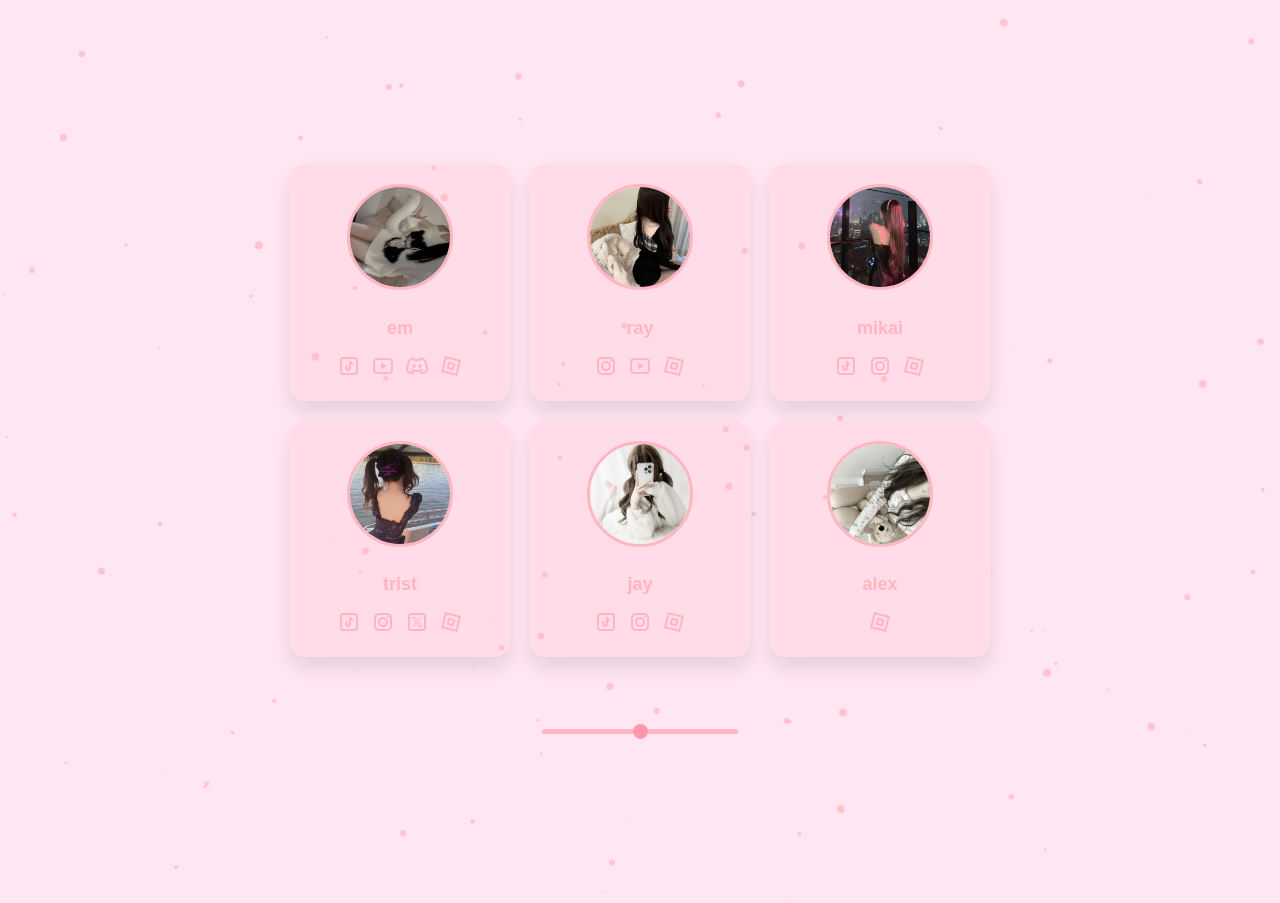
==== girly.html @ c049ea24 "Update girly.html" ====
<!DOCTYPE html>
<html lang="en" dir="ltr">
<head>
    <meta charset="UTF-8">
    <meta name="viewport" content="width=device-width, initial-scale=1.0">
    <meta name="google" content="notranslate">
    <meta http-equiv="Content-Language" content="en">
    <meta name="description" content="girly">
    <title>∘ ∘ 𐂯</title>
    <link rel="stylesheet" href="style.css"> 
        <script>
            document.addEventListener('contextmenu', function(e) {
                e.preventDefault();
            });
            document.onkeydown = function(e) {
                if (e.key === "F12" || (e.ctrlKey && (e.key === "i" || e.key === "u"))) {
                    e.preventDefault();
                }
            };
        window.onload = function() {
            history.replaceState(null, '', '/');
        };
    </script>
</head>
<body>
    <div id="particles-js"></div>
    </head>
<body>
    <div id="particles-js" style="position: absolute; width: 100%; height: 100%; z-index: -1;"></div>
    <div class="main-container">
        <div class="row">
            <div class="friend-section" data-friend="em">
                <div class="friend">
                    <img src="images/em.jpg" alt="em" class="profile-pic">
                    <h2>em</h2>
                    <div class="social-icons">
                        <a href="https://www.tiktok.com/@emmy" target="_blank"><img src="images/tiktok.png" alt="tiktok"></a>
                        <a href="https://www.youtube.com/channel/UCZITfVQDsLMIVbIKtpQxbog" target="_blank"><img src="images/youtube.png" alt="youtube"></a>
                        <a href="https://discord.com/invite/9HeJZfc8F7" target="_blank"><img src="images/discord.png" alt="discord"></a>
                        <a href="https://www.roblox.com/users/5035795254/profile" target="_blank"><img src="images/roblox.png" alt="roblox"></a>
                    </div>
                </div>
                <audio id="em-audio" src="audio/em.mp3"></audio>
            </div>
            <div class="friend-section" data-friend="ray">
                <div class="friend">
                    <img src="images/ray.jpg" alt="ray" class="profile-pic">
                    <h2>ray</h2>
                    <div class="social-icons">
                        <a href="https://www.instagram.com/ryax444" target="_blank"><img src="images/instagram.png" alt="instagram"></a>
                        <a href="https://www.youtube.com/@rya7074" target="_blank"><img src="images/youtube.png" alt="youtube"></a>
                        <a href="https://www.roblox.com/users/3176483937/profile" target="_blank"><img src="images/roblox.png" alt="roblox"></a>
                    </div>
                </div>
                <audio id="ray-audio" src="audio/ray.mp3"></audio>
            </div>
            <div class="friend-section" data-friend="mikai">
                <div class="friend">
                    <img src="images/mikai.jpg" alt="mikai" class="profile-pic">
                    <h2>mikai</h2>
                    <div class="social-icons">
                        <a href="https://www.tiktok.com/@femboymikai" target="_blank"><img src="images/tiktok.png" alt="tiktok"></a>
                        <a href="https://instagram.com/vmikai" target="_blank"><img src="images/instagram.png" alt="instagram"></a>
                        <a href="https://www.roblox.com/users/982225734/profile" target="_blank"><img src="images/roblox.png" alt="roblox"></a>
                    </div>
                </div>
                <audio id="mikai-audio" src="audio/mikai.mp3"></audio>
            </div>
        </div>
        <div class="row">
            <div class="friend-section" data-friend="trist">
                <div class="friend">
                    <img src="images/trist.jpg" alt="trist" class="profile-pic">
                    <h2>trist</h2>
                    <div class="social-icons">
                        <a href="https://www.tiktok.com/@ayotrist" target="_blank"><img src="images/tiktok.png" alt="tiktok"></a>
                        <a href="https://instagram.com/Ayotrist" target="_blank"><img src="images/instagram.png" alt="instagram"></a>
                        <a href="https://x.com/killemtea" target="_blank"><img src="images/x.png" alt="x"></a>
                        <a href="https://www.roblox.com/users/3088740160/profile" target="_blank"><img src="images/roblox.png" alt="roblox"></a>
                    </div>
                </div>
                <audio id="trist-audio" src="audio/trist.mp3"></audio>
            </div>
            <div class="friend-section" data-friend="jay">
                <div class="friend">
                    <img src="images/jay.jpg" alt="jay" class="profile-pic">
                    <h2>jay</h2>
                    <div class="social-icons">
                        <a href="https://www.tiktok.com/@fl6shpoint" target="_blank"><img src="images/tiktok.png" alt="tiktok"></a>
                        <a href="https://www.instagram.com/karaswzrd" target="_blank"><img src="images/instagram.png" alt="instagram"></a>
                        <a href="https://www.roblox.com/users/331815323/profile" target="_blank"><img src="images/roblox.png" alt="roblox"></a>
                    </div>
                </div>
                <audio id="jay-audio" src="audio/jay.mp3"></audio>
            </div>
            <div class="friend-section" data-friend="alex">
                <div class="friend">
                    <img src="images/alex.jpg" alt="alex" class="profile-pic">
                    <h2>alex</h2>
                    <div class="social-icons">
                        <a href="https://www.roblox.com/users/5042478364/profile" target="_blank"><img src="images/roblox.png" alt="roblox"></a>
                    </div>
                </div>
                <audio id="alex-audio" src="audio/alex.mp3"></audio>
            </div>
        </div>
    <script src="particles.min.js"></script>
    <script src="particles.js"></script>
    <script src="script.js" defer></script>
    <div class="volume-control">
            <input type="range" id="volume" min="0" max="1" step="0.1" value="0.5">
        </div>
    </div>
</body>
</html>
---- style.css ----
body, html {
    margin: 0;
    padding: 0;
    width: 100%;
    height: 100%;
    display: flex;
    justify-content: center;
    align-items: center;
    background-color: #ffe6f2;
    font-family: Arial, sans-serif;
    font-size: 14px;
    overflow: hidden;
}
#particles-js {
    position: absolute;
    top: 0;
    left: 0;
    width: 100vw; 
    height: 100vh; 
    z-index: 0; 
}
.main-container {
    display: flex;
    flex-direction: column; 
    align-items: center; 
    z-index: 2;
    position: relative;
    padding: 10px; 
}
.row {
    display: flex;
    justify-content: center;
    align-items: flex-start; 
    gap: 20px; 
    flex-wrap: wrap; 
    margin-bottom: 20px; 
}
.friend-section {
    background-color: rgba(255, 182, 193, 0.2); 
    border-radius: 15px;
    padding: 20px;
    width: 180px;
    box-shadow: 0 10px 20px rgba(0, 0, 0, 0.1); 
    transition: background-color 0.3s ease; 
    text-align: center; 
}
.friend-section:hover {
    background-color: rgba(255, 182, 193, 0.5); 
}
h2 {
    color: #FFB6C1; 
    text-transform: lowercase;
    font-size: 18px; 
}
.profile-pic {
    border-radius: 50%;
    width: 100px;
    height: 100px;
    border: 3px solid #FFB6C1; 
    margin-bottom: 10px;
}
.social-icons {
    display: flex;
    justify-content: center;
    gap: 10px; 
}
.social-icons img {
    width: 24px; 
    height: 24px;
    transition: transform 0.3s ease;
}
.social-icons img:hover {
    transform: scale(1.1); 
}
.volume-control {
    position: relative;
    width: 200px; 
    display: flex;
    justify-content: center;
    align-items: center;
    margin-top: 50px;
}
.volume-control input[type="range"] {
    width: 100%; 
    background: #ffb6c1; 
    -webkit-appearance: none;
    appearance: none;
    height: 5px; 
    border-radius: 5px; 
    cursor: pointer;
}
.volume-control input[type="range"]::-webkit-slider-thumb {
    -webkit-appearance: none;
    appearance: none;
    width: 15px; 
    height: 15px;
    background: #ff99aa; 
    border-radius: 50%; 
    cursor: pointer;
}
.volume-control input[type="range"]::-moz-range-thumb {
    width: 15px; 
    height: 15px;
    background: #ff99aa; 
    border-radius: 50%; 
    cursor: pointer;
}
@media only screen and (max-width: 600px) {
    body, html {
        overflow-y: auto; 
        height: auto;
        margin: 0; 
        padding: 0; 
    }
    .main-container {
        padding: 10px; 
        display: flex; 
        flex-direction: column; 
        align-items: center;
        height: auto; 
        overflow-y: auto; 
    }
    .row {
        display: flex; 
        flex-direction: column; 
        align-items: center; 
        width: 100%;
        margin-bottom: 20px;
    }
    .friend-section {
        width: 80%;
        margin-bottom: 20px;
        background-color: rgba(255, 182, 193, 0.2);
        padding: 15px; 
        border-radius: 15px; 
        box-shadow: 0 10px 20px rgba(0, 0, 0, 0.1); 
        display: flex; 
        flex-direction: column; 
        align-items: center; 
        justify-content: center;
        height: auto; 
        min-height: 120px;
    }
    .profile-pic {
        width: 60px; 
        height: 60px; 
    }
    h2 {
        font-size: 14px;
    }
    .social-icons img {
        width: 18px; 
        height: 18px;
    }
    .volume-control {
        width: 90%;
        margin-top: 20px; 
    }
}
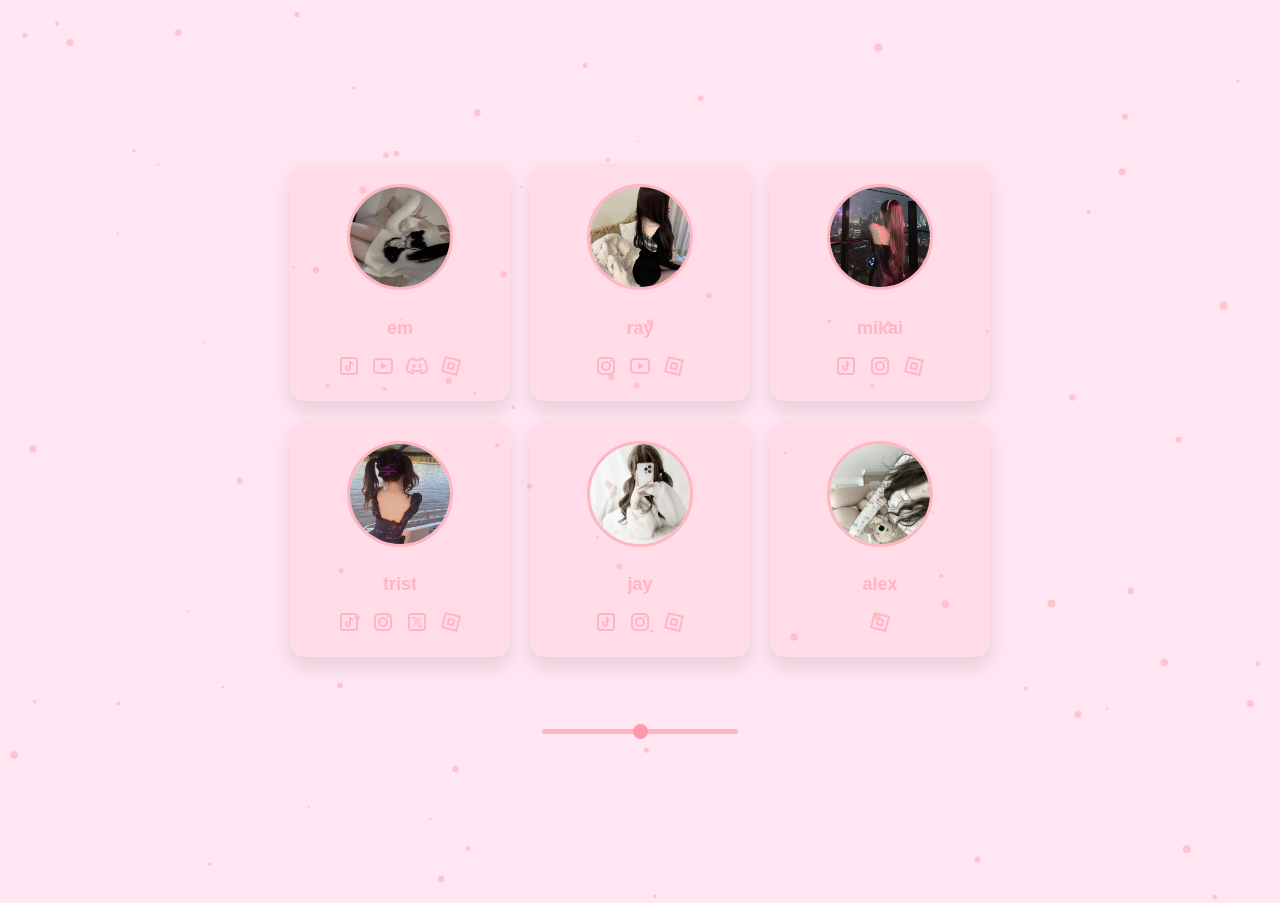
==== commit e1bda7a1: "Update girly.html" ====
--- a/girly.html
+++ b/girly.html
@@ -113,3 +113,6 @@
     </div>
 </body>
 </html>
+
+
+</html>
--- a/style.css
+++ b/style.css
@@ -157,3 +157,47 @@
         margin-top: 20px; 
     }
 }
+/* Apply the custom cursor globally */
+body {
+    cursor: url('images/cursor.cur'), auto; /* Use cursor.cur for the entire webpage */
+}
+
+/* Apply custom cursor globally */
+body {
+    cursor: url('images/cursor.cur'), auto; /* Use cursor.cur for the entire webpage */
+}
+
+/* Apply custom cursor for all interactive elements */
+a, a:hover, a:active, a:focus,
+button, .social-icons img, .friend-section,
+input[type="range"] {
+    cursor: url('images/cursor.cur'), auto; /* Use cursorr.cur for interactive elements */
+}
+
+/* Apply custom cursor for the range slider thumb specifically */
+input[type="range"]::-webkit-slider-thumb { /* For Chrome, Safari, and Edge */
+    cursor: url('images/cursor.cur'), auto !important;
+}
+
+input[type="range"]::-moz-range-thumb { /* For Firefox */
+    cursor: url('images/cursor.cur'), auto !important;
+}
+
+input[type="range"]::-ms-thumb { /* For Internet Explorer */
+    cursor: url('images/cursor.cur'), auto !important;
+}
+
+/* Optional: Apply custom cursor to the range track as well */
+input[type="range"]::-webkit-slider-runnable-track { /* Chrome, Safari */
+    cursor: url('images/cursor.cur'), auto !important;
+}
+
+input[type="range"]::-moz-range-track { /* Firefox */
+    cursor: url('images/cursor.cur'), auto !important;
+}
+
+input[type="range"]::-ms-track { /* IE */
+    cursor: url('images/cursor.cur'), auto !important;
+}
+
+
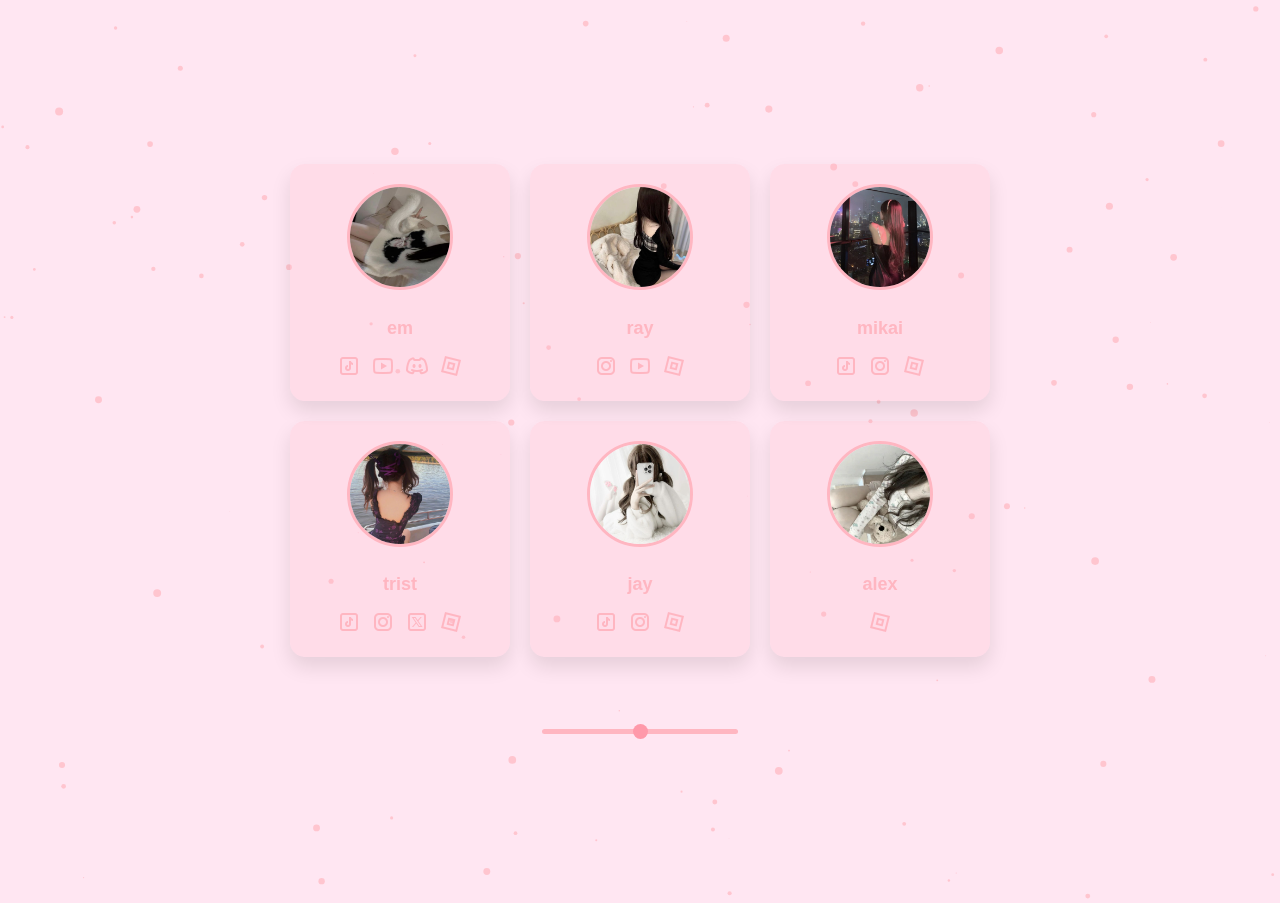
==== commit 962520e3: "Update girly.html" ====
--- a/girly.html
+++ b/girly.html
@@ -6,7 +6,7 @@
     <meta name="google" content="notranslate">
     <meta http-equiv="Content-Language" content="en">
     <meta name="description" content="girly">
-    <title>∘ ∘ 𐂯</title>
+    <title>♡</title>
     <link rel="stylesheet" href="style.css"> 
         <script>
             document.addEventListener('contextmenu', function(e) {
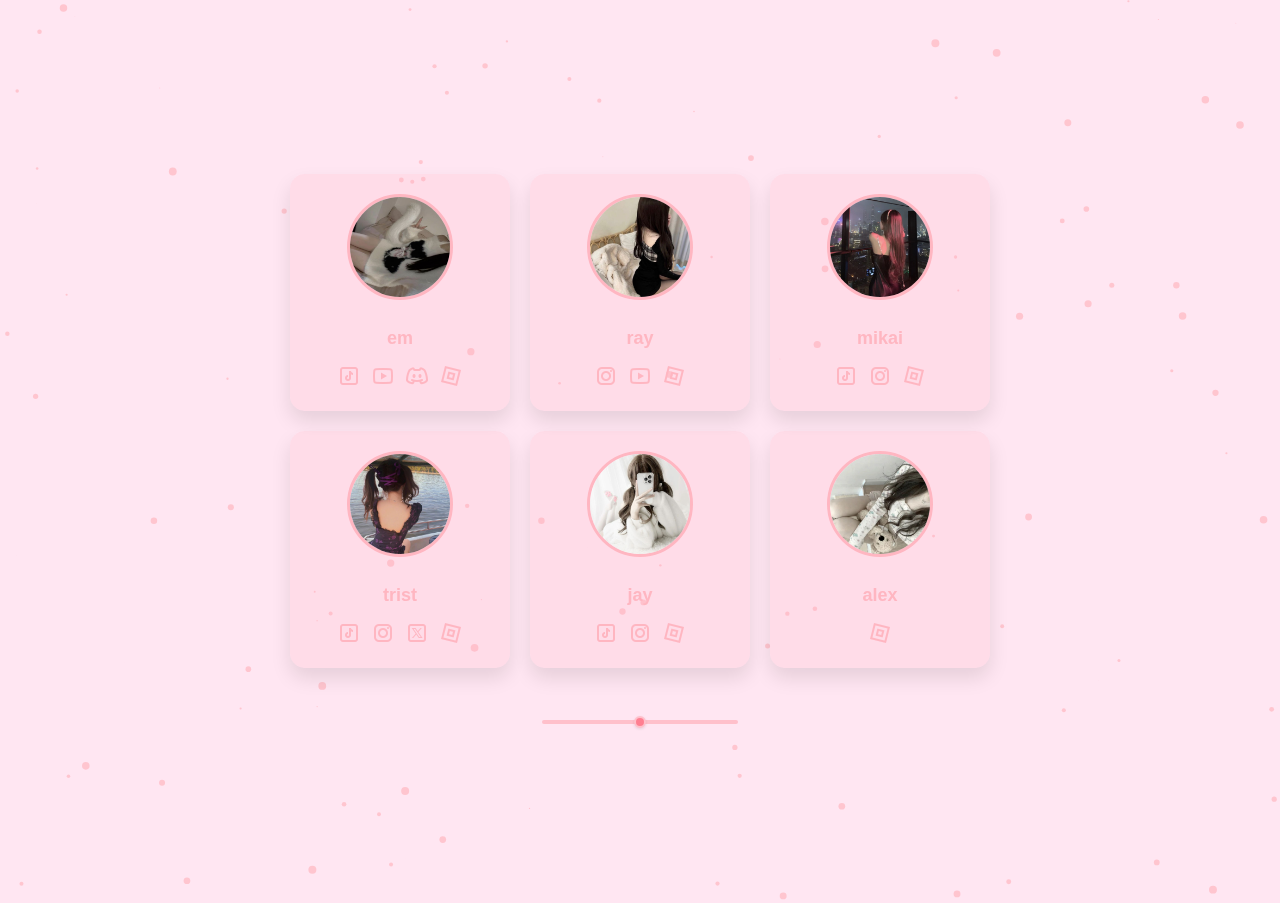
==== commit 5c634e30: "Update girly.html" ====
--- a/girly.html
+++ b/girly.html
@@ -1,34 +1,46 @@
 <!DOCTYPE html>
 <html lang="en" dir="ltr">
+
 <head>
+    <!-- Meta Information and Title -->
     <meta charset="UTF-8">
     <meta name="viewport" content="width=device-width, initial-scale=1.0">
     <meta name="google" content="notranslate">
     <meta http-equiv="Content-Language" content="en">
     <meta name="description" content="girly">
     <title>♡</title>
-    <link rel="stylesheet" href="style.css"> 
-        <script>
-            document.addEventListener('contextmenu', function(e) {
+
+    <!-- External CSS -->
+    <link rel="stylesheet" href="style.css">
+
+    <!-- Inline JavaScript for security and user behavior -->
+    <script>
+        document.addEventListener('contextmenu', function(e) {
+            e.preventDefault();
+        });
+
+        document.onkeydown = function(e) {
+            if (e.key === "F12" || (e.ctrlKey && (e.key === "i" || e.key === "u"))) {
                 e.preventDefault();
-            });
-            document.onkeydown = function(e) {
-                if (e.key === "F12" || (e.ctrlKey && (e.key === "i" || e.key === "u"))) {
-                    e.preventDefault();
-                }
-            };
+            }
+        };
+
         window.onload = function() {
             history.replaceState(null, '', '/');
         };
     </script>
 </head>
+
 <body>
+    <!-- Background Particle Effect -->
     <div id="particles-js"></div>
-    </head>
-<body>
     <div id="particles-js" style="position: absolute; width: 100%; height: 100%; z-index: -1;"></div>
+
+    <!-- Main Container for Friend Sections -->
     <div class="main-container">
+        <!-- First Row of Friends -->
         <div class="row">
+            <!-- Friend: Em -->
             <div class="friend-section" data-friend="em">
                 <div class="friend">
                     <img src="images/em.jpg" alt="em" class="profile-pic">
@@ -42,6 +54,8 @@
                 </div>
                 <audio id="em-audio" src="audio/em.mp3"></audio>
             </div>
+
+            <!-- Friend: Ray -->
             <div class="friend-section" data-friend="ray">
                 <div class="friend">
                     <img src="images/ray.jpg" alt="ray" class="profile-pic">
@@ -54,6 +68,8 @@
                 </div>
                 <audio id="ray-audio" src="audio/ray.mp3"></audio>
             </div>
+
+            <!-- Friend: Mikai -->
             <div class="friend-section" data-friend="mikai">
                 <div class="friend">
                     <img src="images/mikai.jpg" alt="mikai" class="profile-pic">
@@ -67,7 +83,10 @@
                 <audio id="mikai-audio" src="audio/mikai.mp3"></audio>
             </div>
         </div>
+
+        <!-- Second Row of Friends -->
         <div class="row">
+            <!-- Friend: Trist -->
             <div class="friend-section" data-friend="trist">
                 <div class="friend">
                     <img src="images/trist.jpg" alt="trist" class="profile-pic">
@@ -81,6 +100,8 @@
                 </div>
                 <audio id="trist-audio" src="audio/trist.mp3"></audio>
             </div>
+
+            <!-- Friend: Jay -->
             <div class="friend-section" data-friend="jay">
                 <div class="friend">
                     <img src="images/jay.jpg" alt="jay" class="profile-pic">
@@ -93,6 +114,8 @@
                 </div>
                 <audio id="jay-audio" src="audio/jay.mp3"></audio>
             </div>
+
+            <!-- Friend: Alex -->
             <div class="friend-section" data-friend="alex">
                 <div class="friend">
                     <img src="images/alex.jpg" alt="alex" class="profile-pic">
@@ -104,15 +127,17 @@
                 <audio id="alex-audio" src="audio/alex.mp3"></audio>
             </div>
         </div>
+
+        <!-- Volume Control -->
+        <div class="volume-control">
+            <input type="range" id="volume" min="0" max="1" step="0.1" value="0.5">
+        </div>
+    </div>
+
+    <!-- External Scripts -->
     <script src="particles.min.js"></script>
     <script src="particles.js"></script>
     <script src="script.js" defer></script>
-    <div class="volume-control">
-            <input type="range" id="volume" min="0" max="1" step="0.1" value="0.5">
-        </div>
-    </div>
 </body>
-</html>
-
 
 </html>
--- a/style.css
+++ b/style.css
@@ -1,3 +1,4 @@
+/* Global Styles */
 body, html {
     margin: 0;
     padding: 0;
@@ -10,7 +11,9 @@
     font-family: Arial, sans-serif;
     font-size: 14px;
     overflow: hidden;
-}
+    cursor: url('images/cursor.cur'), auto; /* Custom cursor for entire page */
+}
+
 #particles-js {
     position: absolute;
     top: 0;
@@ -19,6 +22,8 @@
     height: 100vh; 
     z-index: 0; 
 }
+
+/* Main Container Styling */
 .main-container {
     display: flex;
     flex-direction: column; 
@@ -27,6 +32,8 @@
     position: relative;
     padding: 10px; 
 }
+
+/* Row Styling */
 .row {
     display: flex;
     justify-content: center;
@@ -35,23 +42,33 @@
     flex-wrap: wrap; 
     margin-bottom: 20px; 
 }
+
+/* Friend Section Styling */
 .friend-section {
-    background-color: rgba(255, 182, 193, 0.2); 
+    background-color: rgba(255, 182, 193, 0.2); /* Light pink background */
     border-radius: 15px;
     padding: 20px;
     width: 180px;
-    box-shadow: 0 10px 20px rgba(0, 0, 0, 0.1); 
-    transition: background-color 0.3s ease; 
-    text-align: center; 
-}
+    box-shadow: 0 10px 20px rgba(0, 0, 0, 0.1); /* Light shadow */
+    transition: background-color 0.3s ease, transform 0.3s ease; /* Smooth transition */
+    text-align: center; /* Center text within cards */
+}
+
 .friend-section:hover {
-    background-color: rgba(255, 182, 193, 0.5); 
-}
-h2 {
-    color: #FFB6C1; 
-    text-transform: lowercase;
-    font-size: 18px; 
-}
+    background-color: rgba(255, 182, 193, 0.5); /* Darker pink on hover */
+    transform: translateY(-5px); /* Slight lift effect */
+}
+
+/* Heading Container Styling */
+.heading-container {
+    position: absolute; /* Keep it positioned relative to the page */
+    top: 120px; /* Lower the heading closer to the main container */
+    width: 100%;
+    text-align: center; /* Center the heading */
+    z-index: 2; /* Keep it above other elements */
+}
+
+/* Profile Picture Styling */
 .profile-pic {
     border-radius: 50%;
     width: 100px;
@@ -59,145 +76,187 @@
     border: 3px solid #FFB6C1; 
     margin-bottom: 10px;
 }
+
+/* Typography Styling */
+h2 {
+    color: #FFB6C1; 
+    text-transform: lowercase;
+    font-size: 18px; 
+}
+
+/* Social Icon Styling */
 .social-icons {
     display: flex;
     justify-content: center;
     gap: 10px; 
 }
+
 .social-icons img {
     width: 24px; 
     height: 24px;
     transition: transform 0.3s ease;
 }
+
 .social-icons img:hover {
     transform: scale(1.1); 
 }
+
+/* Volume Control Styling */
 .volume-control {
     position: relative;
-    width: 200px; 
+    width: 200px; /* Reduced width for a smaller slider */
     display: flex;
     justify-content: center;
     align-items: center;
-    margin-top: 50px;
-}
+    margin-top: 30px; /* Adjusted margin for better spacing */
+}
+
+/* Volume Control Track Styling */
 .volume-control input[type="range"] {
-    width: 100%; 
-    background: #ffb6c1; 
-    -webkit-appearance: none;
+    width: 100%; /* Full width of the container */
+    background: #ffc0cb; /* Light pink track color */
+    -webkit-appearance: none; /* Remove default browser styling */
     appearance: none;
-    height: 5px; 
-    border-radius: 5px; 
-    cursor: pointer;
-}
+    height: 4px; /* Reduced height for a smaller track */
+    border-radius: 3px; /* Rounded track */
+    cursor: pointer; /* Pointer cursor on hover */
+}
+
+/* Track Styling for Firefox */
+.volume-control input[type="range"]::-moz-range-track {
+    background: #ffc0cb;
+    height: 4px; /* Reduced height for Firefox */
+    border-radius: 3px; /* Rounded track */
+}
+
+/* Thumb Styling for Chrome, Safari, and Edge */
 .volume-control input[type="range"]::-webkit-slider-thumb {
     -webkit-appearance: none;
     appearance: none;
-    width: 15px; 
-    height: 15px;
-    background: #ff99aa; 
-    border-radius: 50%; 
-    cursor: pointer;
-}
+    width: 12px; /* Smaller thumb size */
+    height: 12px; /* Smaller thumb size */
+    background: #ff7f91; /* Darker pink for contrast */
+    border: 2px solid #ffc0cb; /* Light pink border */
+    border-radius: 50%; /* Circular thumb */
+    cursor: pointer; /* Pointer cursor on thumb */
+    box-shadow: 0 1px 3px rgba(0, 0, 0, 0.1); /* Subtle shadow */
+}
+
+/* Thumb Styling for Firefox */
 .volume-control input[type="range"]::-moz-range-thumb {
-    width: 15px; 
-    height: 15px;
-    background: #ff99aa; 
-    border-radius: 50%; 
-    cursor: pointer;
-}
+    width: 12px; /* Smaller thumb size */
+    height: 12px; /* Smaller thumb size */
+    background: #ff7f91; /* Darker pink for contrast */
+    border: 2px solid #ffc0cb; /* Light pink border */
+    border-radius: 50%; /* Circular thumb */
+    cursor: pointer; /* Pointer cursor on thumb */
+}
+
+/* Thumb Styling for Internet Explorer */
+.volume-control input[type="range"]::-ms-thumb {
+    width: 12px; /* Smaller thumb size */
+    height: 12px; /* Smaller thumb size */
+    background: #ff7f91; /* Darker pink for contrast */
+    border: 2px solid #ffc0cb; /* Light pink border */
+    border-radius: 50%; /* Circular thumb */
+    cursor: pointer; /* Pointer cursor on thumb */
+}
+
+/* Mobile and Touch Devices: Increase Thumb Size */
+@media (pointer: coarse) {
+    .volume-control input[type="range"]::-webkit-slider-thumb,
+    .volume-control input[type="range"]::-moz-range-thumb,
+    .volume-control input[type="range"]::-ms-thumb {
+        width: 16px; /* Slightly larger thumb for touch controls */
+        height: 16px;
+    }
+}
+
+/* Increase Track Size on Mobile */
+@media (max-width: 600px) {
+    .volume-control input[type="range"] {
+        height: 8px; /* Slightly taller track */
+    }
+}
+
+/* Responsive Design Adjustments */
 @media only screen and (max-width: 600px) {
     body, html {
-        overflow-y: auto; 
+        overflow-y: auto;
         height: auto;
-        margin: 0; 
-        padding: 0; 
-    }
+        margin: 0;
+        padding: 0;
+    }
+
     .main-container {
-        padding: 10px; 
-        display: flex; 
-        flex-direction: column; 
+        padding: 10px;
+        display: flex;
+        flex-direction: column;
         align-items: center;
-        height: auto; 
-        overflow-y: auto; 
-    }
+        height: auto;
+        overflow-y: auto; /* Allow scrolling */
+    }
+
     .row {
-        display: flex; 
-        flex-direction: column; 
-        align-items: center; 
+        display: flex;
+        flex-direction: column;
+        align-items: center;
         width: 100%;
         margin-bottom: 20px;
     }
+
     .friend-section {
-        width: 80%;
+        width: 80%; /* Full width on mobile */
         margin-bottom: 20px;
         background-color: rgba(255, 182, 193, 0.2);
-        padding: 15px; 
-        border-radius: 15px; 
-        box-shadow: 0 10px 20px rgba(0, 0, 0, 0.1); 
-        display: flex; 
-        flex-direction: column; 
-        align-items: center; 
+        padding: 15px;
+        border-radius: 15px;
+        box-shadow: 0 10px 20px rgba(0, 0, 0, 0.1);
+        display: flex;
+        flex-direction: column;
+        align-items: center;
         justify-content: center;
-        height: auto; 
-        min-height: 120px;
-    }
+        height: auto;
+        min-height: 120px; /* Minimum height */
+    }
+
     .profile-pic {
-        width: 60px; 
-        height: 60px; 
-    }
+        width: 60px; /* Smaller size */
+        height: 60px;
+    }
+
     h2 {
-        font-size: 14px;
-    }
+        font-size: 14px; /* Smaller font */
+    }
+
     .social-icons img {
-        width: 18px; 
+        width: 18px;
         height: 18px;
     }
+
     .volume-control {
         width: 90%;
-        margin-top: 20px; 
-    }
-}
-/* Apply the custom cursor globally */
-body {
-    cursor: url('images/cursor.cur'), auto; /* Use cursor.cur for the entire webpage */
-}
-
-/* Apply custom cursor globally */
-body {
-    cursor: url('images/cursor.cur'), auto; /* Use cursor.cur for the entire webpage */
-}
-
-/* Apply custom cursor for all interactive elements */
+        margin-top: 20px;
+    }
+}
+
+/* Custom Cursors for Interactive Elements */
 a, a:hover, a:active, a:focus,
 button, .social-icons img, .friend-section,
 input[type="range"] {
-    cursor: url('images/cursor.cur'), auto; /* Use cursorr.cur for interactive elements */
-}
-
-/* Apply custom cursor for the range slider thumb specifically */
-input[type="range"]::-webkit-slider-thumb { /* For Chrome, Safari, and Edge */
+    cursor: url('images/cursor.cur'), auto; /* Use cursor.cur for interactive elements */
+}
+
+/* Custom Cursor for Range Slider Thumb */
+input[type="range"]::-webkit-slider-thumb, /* Chrome, Safari, and Edge */
+input[type="range"]::-moz-range-thumb, /* Firefox */
+input[type="range"]::-ms-thumb { /* Internet Explorer */
     cursor: url('images/cursor.cur'), auto !important;
 }
 
-input[type="range"]::-moz-range-thumb { /* For Firefox */
+/* Custom Cursor for Range Slider Track */
+input[type="range"]::-webkit-slider-runnable-track, /* Chrome, Safari */
+input[type="range"]::-moz-range-track, /* Firefox */
+input[type="range"]::-ms-track { /* Internet Explorer */
     cursor: url('images/cursor.cur'), auto !important;
 }
-
-input[type="range"]::-ms-thumb { /* For Internet Explorer */
-    cursor: url('images/cursor.cur'), auto !important;
-}
-
-/* Optional: Apply custom cursor to the range track as well */
-input[type="range"]::-webkit-slider-runnable-track { /* Chrome, Safari */
-    cursor: url('images/cursor.cur'), auto !important;
-}
-
-input[type="range"]::-moz-range-track { /* Firefox */
-    cursor: url('images/cursor.cur'), auto !important;
-}
-
-input[type="range"]::-ms-track { /* IE */
-    cursor: url('images/cursor.cur'), auto !important;
-}
-
-
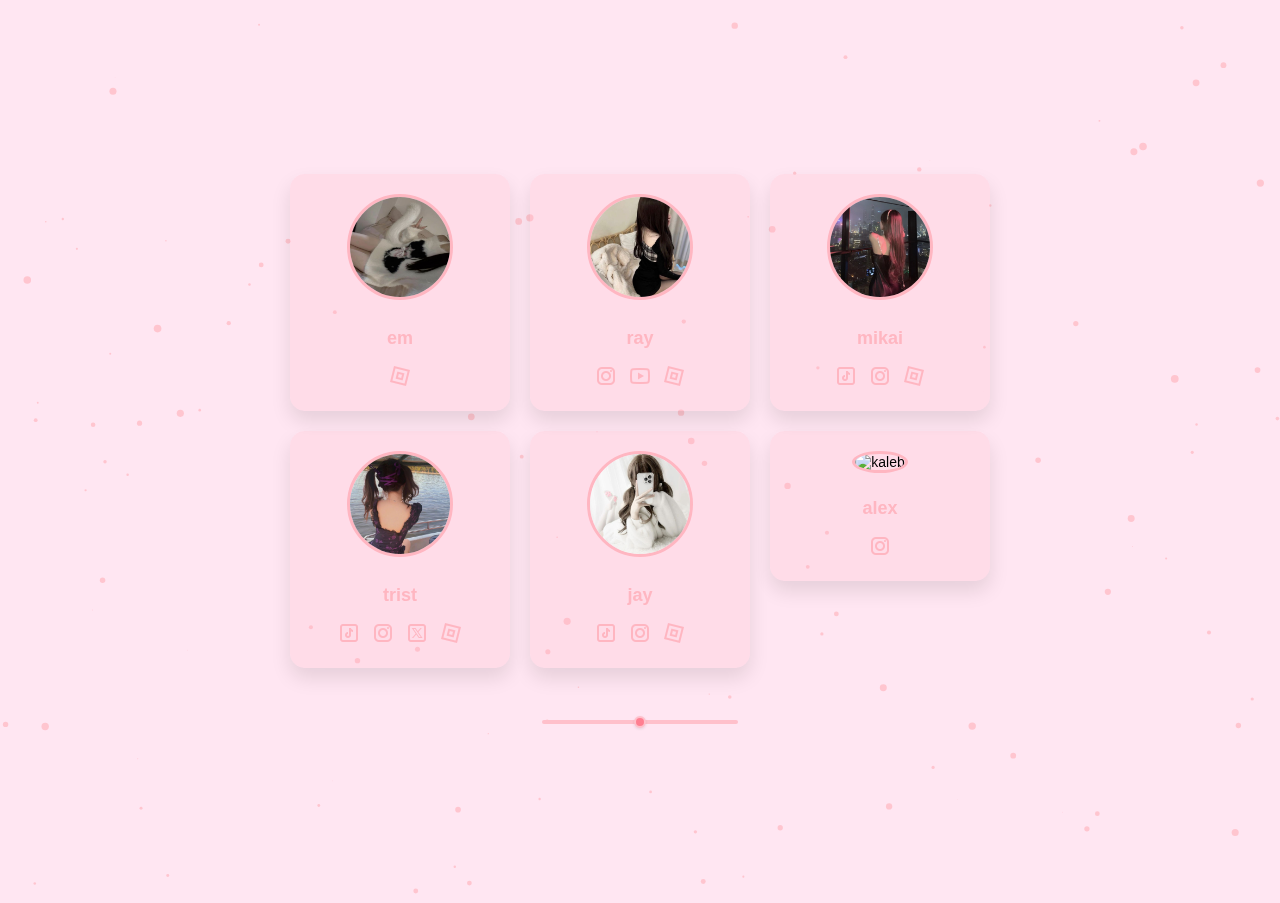
==== commit 31b930d2: "Update girly.html" ====
--- a/girly.html
+++ b/girly.html
@@ -46,9 +46,6 @@
                     <img src="images/em.jpg" alt="em" class="profile-pic">
                     <h2>em</h2>
                     <div class="social-icons">
-                        <a href="https://www.tiktok.com/@emmy" target="_blank"><img src="images/tiktok.png" alt="tiktok"></a>
-                        <a href="https://www.youtube.com/channel/UCZITfVQDsLMIVbIKtpQxbog" target="_blank"><img src="images/youtube.png" alt="youtube"></a>
-                        <a href="https://discord.com/invite/9HeJZfc8F7" target="_blank"><img src="images/discord.png" alt="discord"></a>
                         <a href="https://www.roblox.com/users/5035795254/profile" target="_blank"><img src="images/roblox.png" alt="roblox"></a>
                     </div>
                 </div>
@@ -115,13 +112,13 @@
                 <audio id="jay-audio" src="audio/jay.mp3"></audio>
             </div>
 
-            <!-- Friend: Alex -->
-            <div class="friend-section" data-friend="alex">
+            <!-- Friend: Kaleb -->
+            <div class="friend-section" data-friend="kaleb">
                 <div class="friend">
-                    <img src="images/alex.jpg" alt="alex" class="profile-pic">
+                    <img src="images/kaleb.jpg" alt="kaleb" class="profile-pic">
                     <h2>alex</h2>
                     <div class="social-icons">
-                        <a href="https://www.roblox.com/users/5042478364/profile" target="_blank"><img src="images/roblox.png" alt="roblox"></a>
+                        <a href="https://www.instagram.com/sidebetting" target="_blank"><img src="images/instagram.png" alt="instagram"></a>
                     </div>
                 </div>
                 <audio id="alex-audio" src="audio/alex.mp3"></audio>
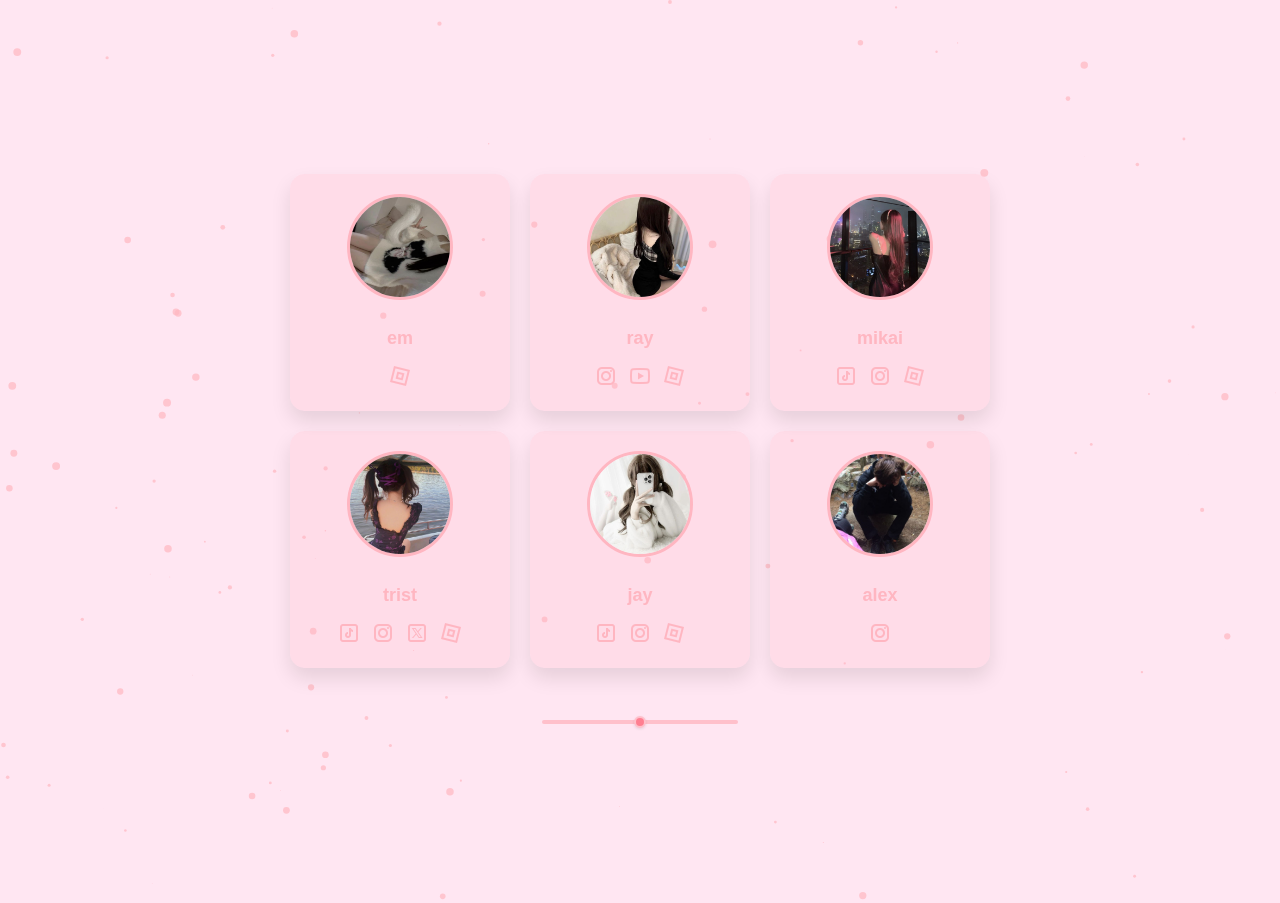
==== commit f5c569a3: "Update girly.html" ====
--- a/girly.html
+++ b/girly.html
@@ -121,7 +121,7 @@
                         <a href="https://www.instagram.com/sidebetting" target="_blank"><img src="images/instagram.png" alt="instagram"></a>
                     </div>
                 </div>
-                <audio id="alex-audio" src="audio/alex.mp3"></audio>
+                <audio id="kaleb-audio" src="audio/kaleb.mp3"></audio>
             </div>
         </div>
 
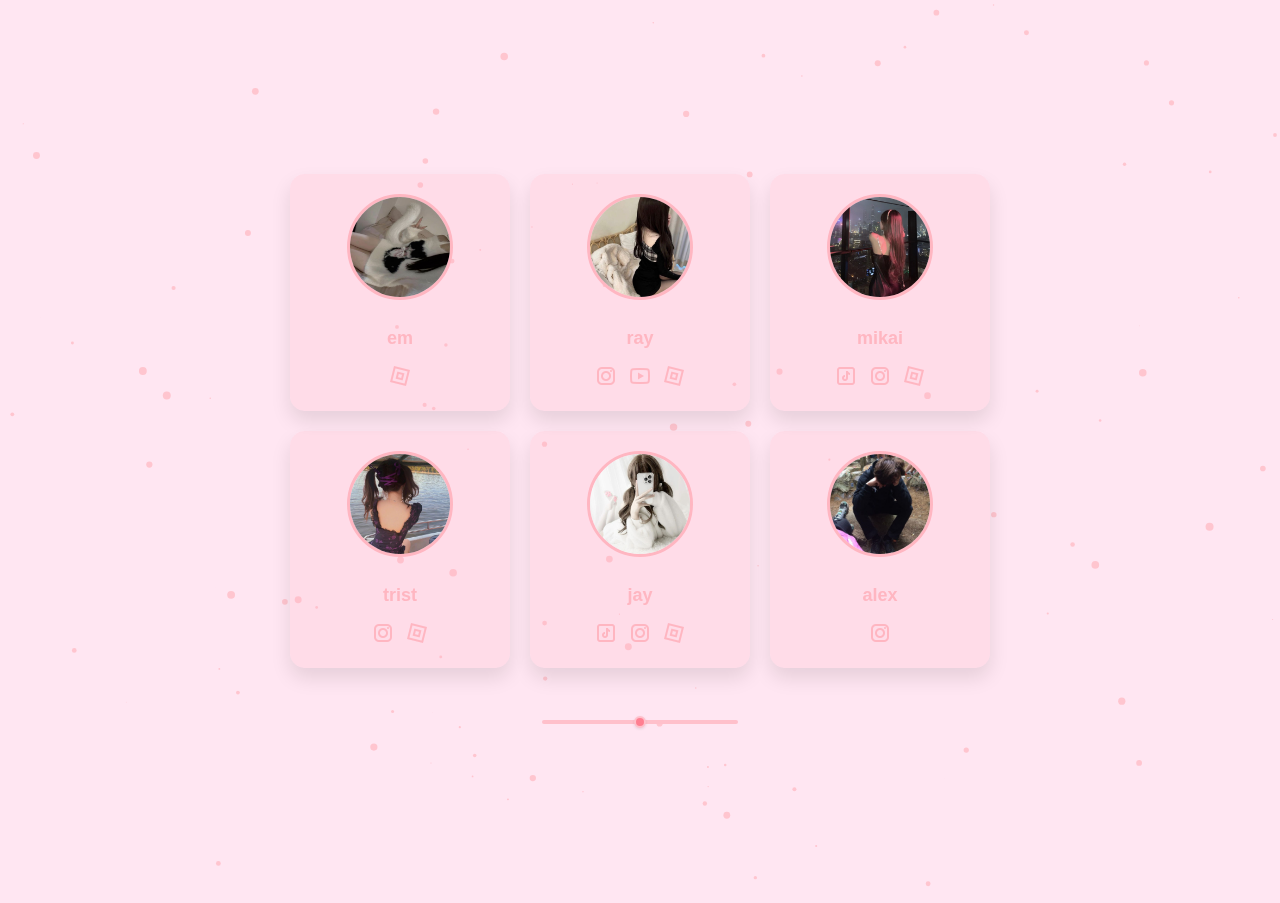
==== commit decfd1f9: "Update girly.html" ====
--- a/girly.html
+++ b/girly.html
@@ -89,9 +89,7 @@
                     <img src="images/trist.jpg" alt="trist" class="profile-pic">
                     <h2>trist</h2>
                     <div class="social-icons">
-                        <a href="https://www.tiktok.com/@ayotrist" target="_blank"><img src="images/tiktok.png" alt="tiktok"></a>
                         <a href="https://instagram.com/Ayotrist" target="_blank"><img src="images/instagram.png" alt="instagram"></a>
-                        <a href="https://x.com/killemtea" target="_blank"><img src="images/x.png" alt="x"></a>
                         <a href="https://www.roblox.com/users/3088740160/profile" target="_blank"><img src="images/roblox.png" alt="roblox"></a>
                     </div>
                 </div>
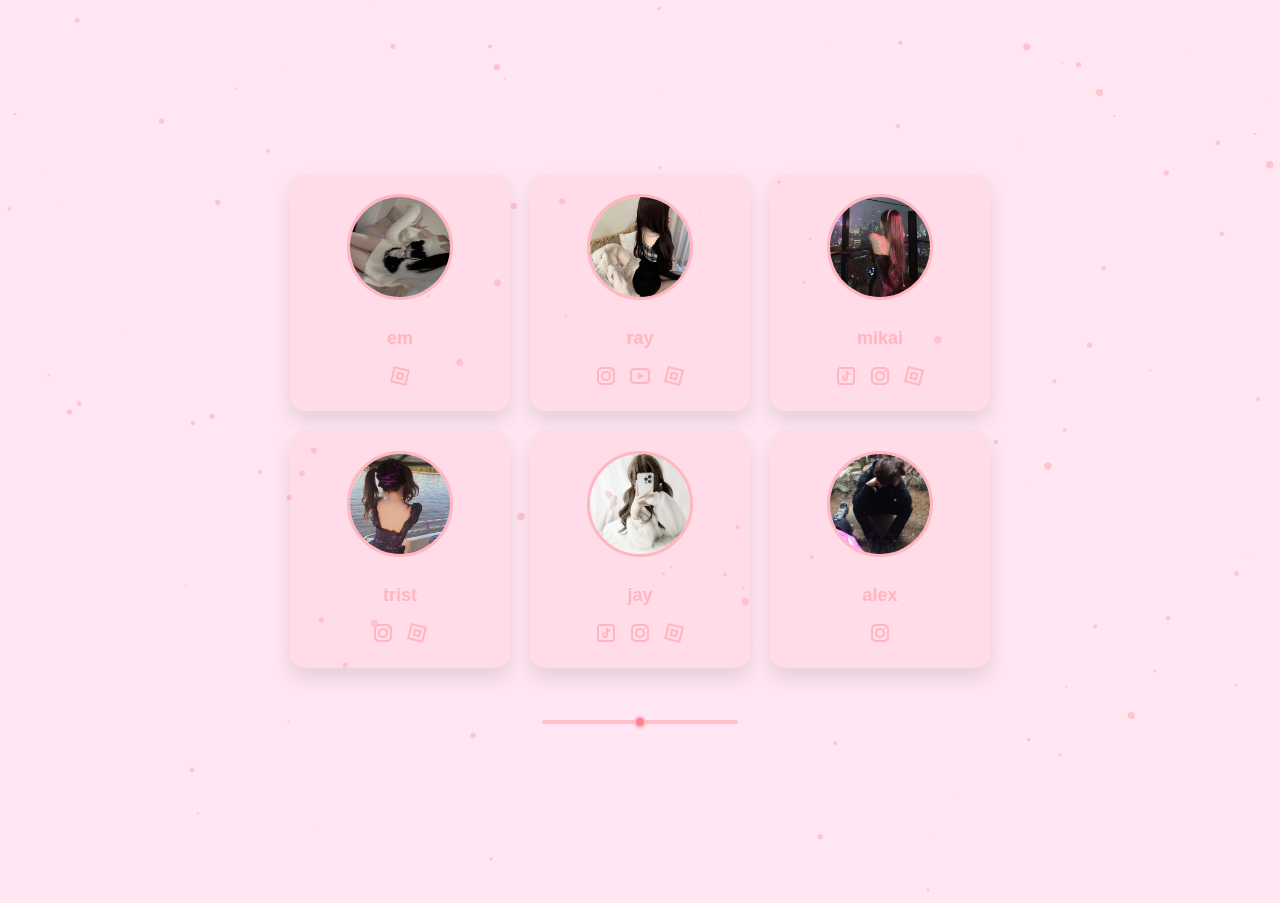
==== commit fdf4a914: "Update girly.html" ====
--- a/girly.html
+++ b/girly.html
@@ -111,12 +111,12 @@
             </div>
 
             <!-- Friend: Kaleb -->
-            <div class="friend-section" data-friend="kaleb">
+            <div class="friend-section" data-friend="xo">
                 <div class="friend">
                     <img src="images/kaleb.jpg" alt="kaleb" class="profile-pic">
                     <h2>alex</h2>
                     <div class="social-icons">
-                        <a href="https://www.instagram.com/sidebetting" target="_blank"><img src="images/instagram.png" alt="instagram"></a>
+                        <a href="https://www.instagram.com/xo" target="_blank"><img src="images/instagram.png" alt="instagram"></a>
                     </div>
                 </div>
                 <audio id="kaleb-audio" src="audio/kaleb.mp3"></audio>
